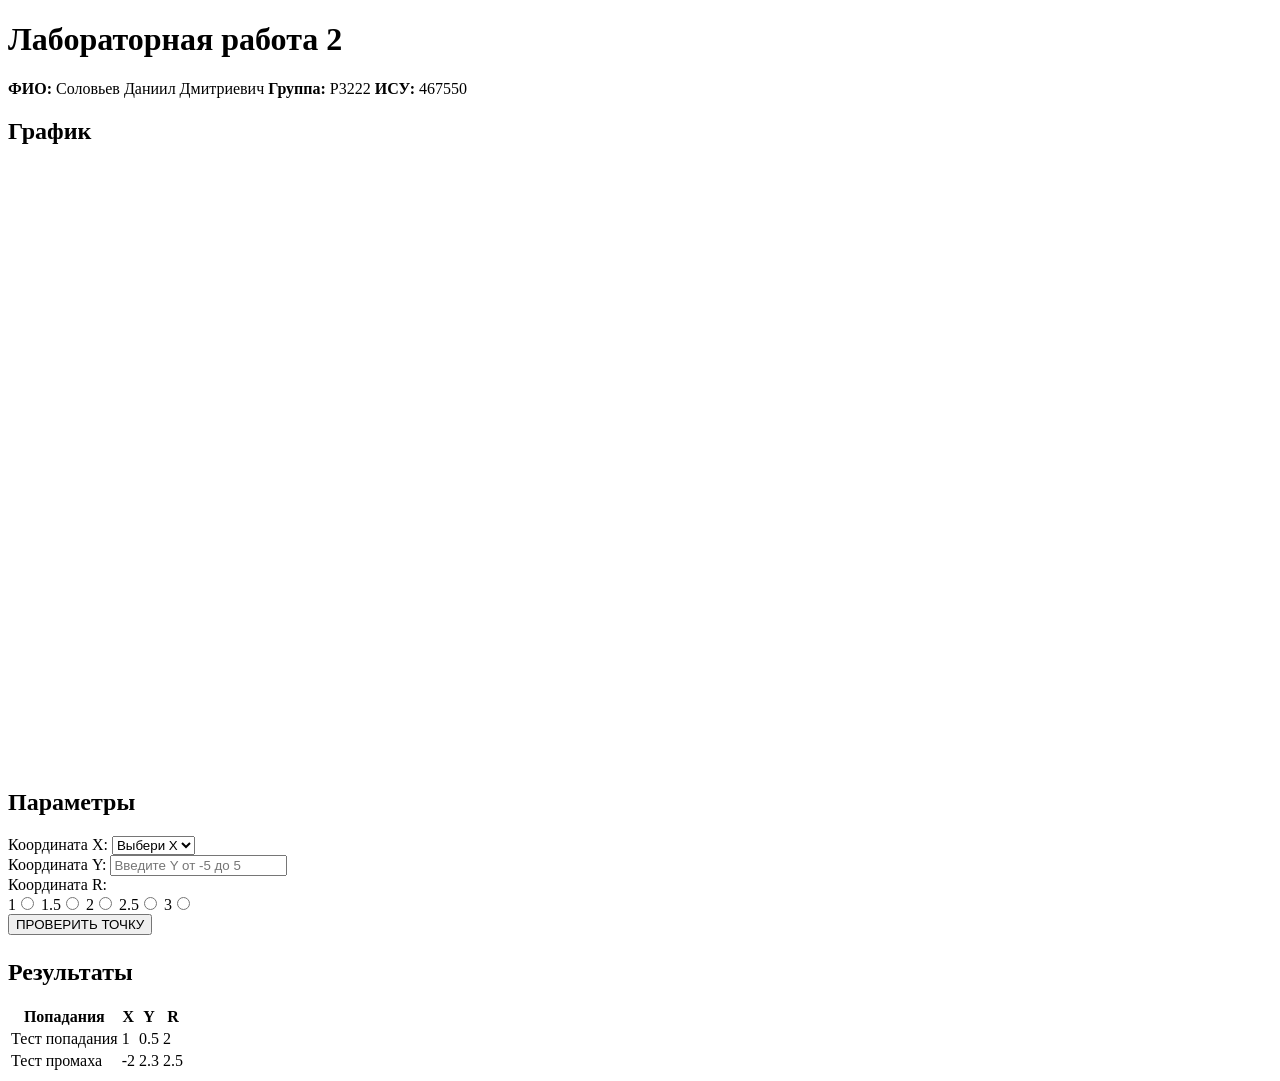
==== src/main/webapp/static/index.html @ 94f00b59 "Initial commit" ====
<!DOCTYPE html>
<html lang="ru">
<head>
    <meta charset="UTF-8" />
    <title>Лабораторная работа №2</title>
    <meta name="viewport" content="width=device-width, initial-scale=1" />
    <link rel="stylesheet" href="css/style.css">
    <script src="js/main.js" defer></script>
</head>
<body>
<div class="container">
    <!-- Header -->
    <header class="header">
        <h1 class="header__title">Лабораторная работа 2</h1>
        <p class="header__meta">
            <span><strong>ФИО:</strong> Соловьев Даниил Дмитриевич</span>
            <span><strong>Группа:</strong> Р3222</span>
            <span><strong>ИСУ:</strong> 467550</span>
        </p>
    </header>

    <!-- Main -->
    <main class="grid">
        <!-- Graph -->
        <section class="card">
            <h2 class="card__title">График</h2>
            <div>
            <canvas id="graph" width="600" height="600"></canvas>
            </div>
        </section>

        <!-- Parameters -->
        <section class="card">
            <h2 class="card__title">Параметры</h2>

            <form class="form" action="#" method="post">
                <!-- X -->
                <div class="field">
                    <label class="label">Координата X:</label>
                    <select id="x-select" class="x-row" name="x" aria-label="Выбор X" required>
                        <!-- дискретные X как в референсе: -2 … 3 -->
                        <option value="" selected disabled>Выбери X</option>
                        <option value="-2">-2</option>
                        <option value="-1.5">-1.5</option>
                        <option value="-1">-1</option>
                        <option value="-0.5">-0.5</option>
                        <option value="0">0</option>
                        <option value="0.5">0.5</option>
                        <option value="1">1</option>
                        <option value="1.5">1.5</option>
                        <option value="2">2</option>
                    </select>
                </div>

                <!-- Y -->
                <div class="field">
                    <label for="y" class="label">Координата Y:</label>
                    <input id="y" name="y" class="input" type="text" placeholder="Введите Y от -5 до 5" />
                </div>

                <!-- R -->
                <div class="field">
                    <label class="label">Координата R:</label>
                    <div class="row" role="group" aria-label="Выбор R">
                        <label class="chip">1<input type="radio" name="r" value="1"></label>
                        <label class="chip">1.5<input type="radio" name="r" value="1.5"></label>
                        <label class="chip">2<input type="radio" name="r" value="2"></label>
                        <label class="chip">2.5<input type="radio" name="r" value="2.5"></label>
                        <label class="chip">3<input type="radio" name="r" value="3"></label>
                    </div>
                </div>

                <!-- Action -->
                <div class="actions">
                    <button class="btn" type="submit">ПРОВЕРИТЬ ТОЧКУ</button>
                </div>
            </form>
        </section>
    </main>

    <!-- Results -->
    <section class="card" style="margin-top:24px">
        <h2 class="card__title">Результаты</h2>

        <div class="results">
            <table aria-label="История попаданий" >
                <thead>
                <tr>
                    <th style="text-align:center">Попадания</th>
                    <th style="text-align:center">X</th>
                    <th style="text-align:center">Y</th>
                    <th style="text-align:center">R</th>
                </tr>
                </thead>
                <tbody id="results-body">
                <!-- Примеры строк (удали при интеграции) -->
                <tr class="hit">
                    <td style>Тест попадания</td>
                    <td>1</td>
                    <td>0.5</td>
                    <td>2</td>
                </tr>
                <tr class="miss">
                    <td>Тест промаха</td>
                    <td>-2</td>
                    <td>2.3</td>
                    <td>2.5</td>
                </tr>
                </tbody>
            </table>
        </div>
    </section>
</div>
</body>
</html>
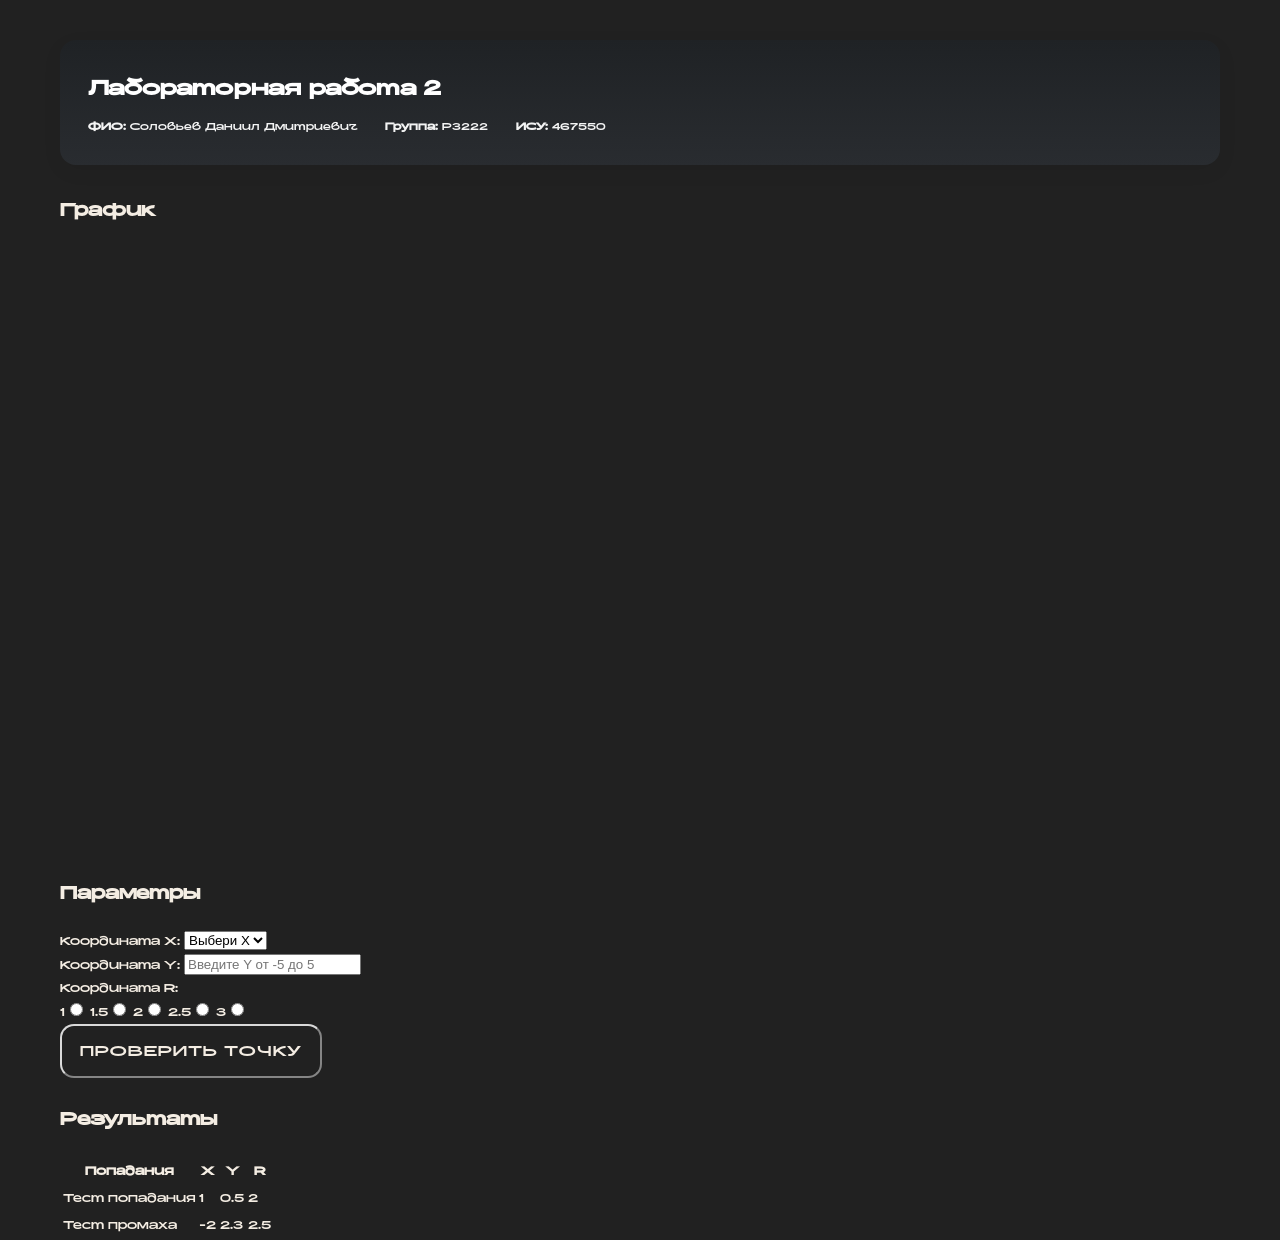
==== commit adbf95bd: "Working on WildFly. Finally" ====
--- a/src/main/webapp/static/index.html
+++ b/src/main/webapp/static/index.html
@@ -4,7 +4,7 @@
     <meta charset="UTF-8" />
     <title>Лабораторная работа №2</title>
     <meta name="viewport" content="width=device-width, initial-scale=1" />
-    <link rel="stylesheet" href="css/style.css">
+    <link rel="stylesheet" href="../resources/css/style.css">
     <script src="js/main.js" defer></script>
 </head>
 <body>
--- a/src/main/webapp/resources/css/style.css
+++ b/src/main/webapp/resources/css/style.css
@@ -0,0 +1,99 @@
+:root{
+    --bg:#212121;
+    --card: #ffffff;
+    --ink:#1f2937;
+    --muted:#6b7280;
+    --primary: #5e6167;
+    --primary-ink:#ffffff;
+    --ok:#22c55e20;
+    --err:#ef444420;
+    --ring:#e5e7eb;
+    --radius:16px;
+    --shadow:0 6px 20px rgba(0,0,0,.06);
+    --grid:8px;
+}
+
+@font-face {
+    font-family: 'Advaken Sans';
+    src: url('../fonts/Advaken Sans.otf') format('opentype');
+    font-weight: normal;
+    font-style: normal;
+}
+@font-face {
+    font-family: 'Random Grotesque';
+    src: url('../fonts/RG-SpaciousBook.ttf') format('opentype');
+    font-weight: normal;
+    font-style: normal;
+}
+
+*{box-sizing:border-box}
+html,body{height:100%}
+body{
+    margin:0;
+    font-family: Advaken Sans, serif;
+    color:#F4EDE3;
+    background:var(--bg);
+    line-height:1.45;
+}
+
+.container{
+    max-width:1200px;
+    margin:40px auto;
+    padding:0 20px;
+}
+
+/* Header */
+.header{
+    background:linear-gradient(180deg, #1f2225 0%, #292c30 100%);
+    color:#fff;
+    border-radius:var(--radius);
+    box-shadow:var(--shadow);
+    padding:28px 28px;
+    margin-bottom:28px;
+}
+.header__title{
+    margin:0 0 8px 0;
+    font-size:28px;
+    font-weight:700;
+    letter-spacing:0.2px;
+}
+.header__meta{
+    margin:0;
+    display:flex;
+    flex-wrap:wrap;
+    gap:18px 28px;
+    font-size:14px;
+    opacity:.95;
+}
+
+.clock{
+    background-color: black;
+    display: flex;
+    flex-wrap: wrap;
+
+    width: 100dvh;
+    height: 50dvh;
+}
+
+.btn{
+    border-color: #D9D9D9;
+    background:transparent;
+    color:#F4EDE3;
+    font-weight:400;
+    font-family: Advaken Sans, serif;
+    font-size: 20px;
+    letter-spacing:1px;
+    padding:14px 18px;
+    border-radius:14px;
+    cursor:pointer;
+    max-height: 60px;
+    transition:transform .02s ease, box-shadow .2s ease, background .2s ease;
+}
+.btn:hover{box-shadow:0 0 5px rgb(217, 217, 217)
+}
+.btn:active{transform:translateY(1px)}
+
+.footer-note{
+    margin-top:8px;
+    font-size:12px; color:var(--muted);
+}
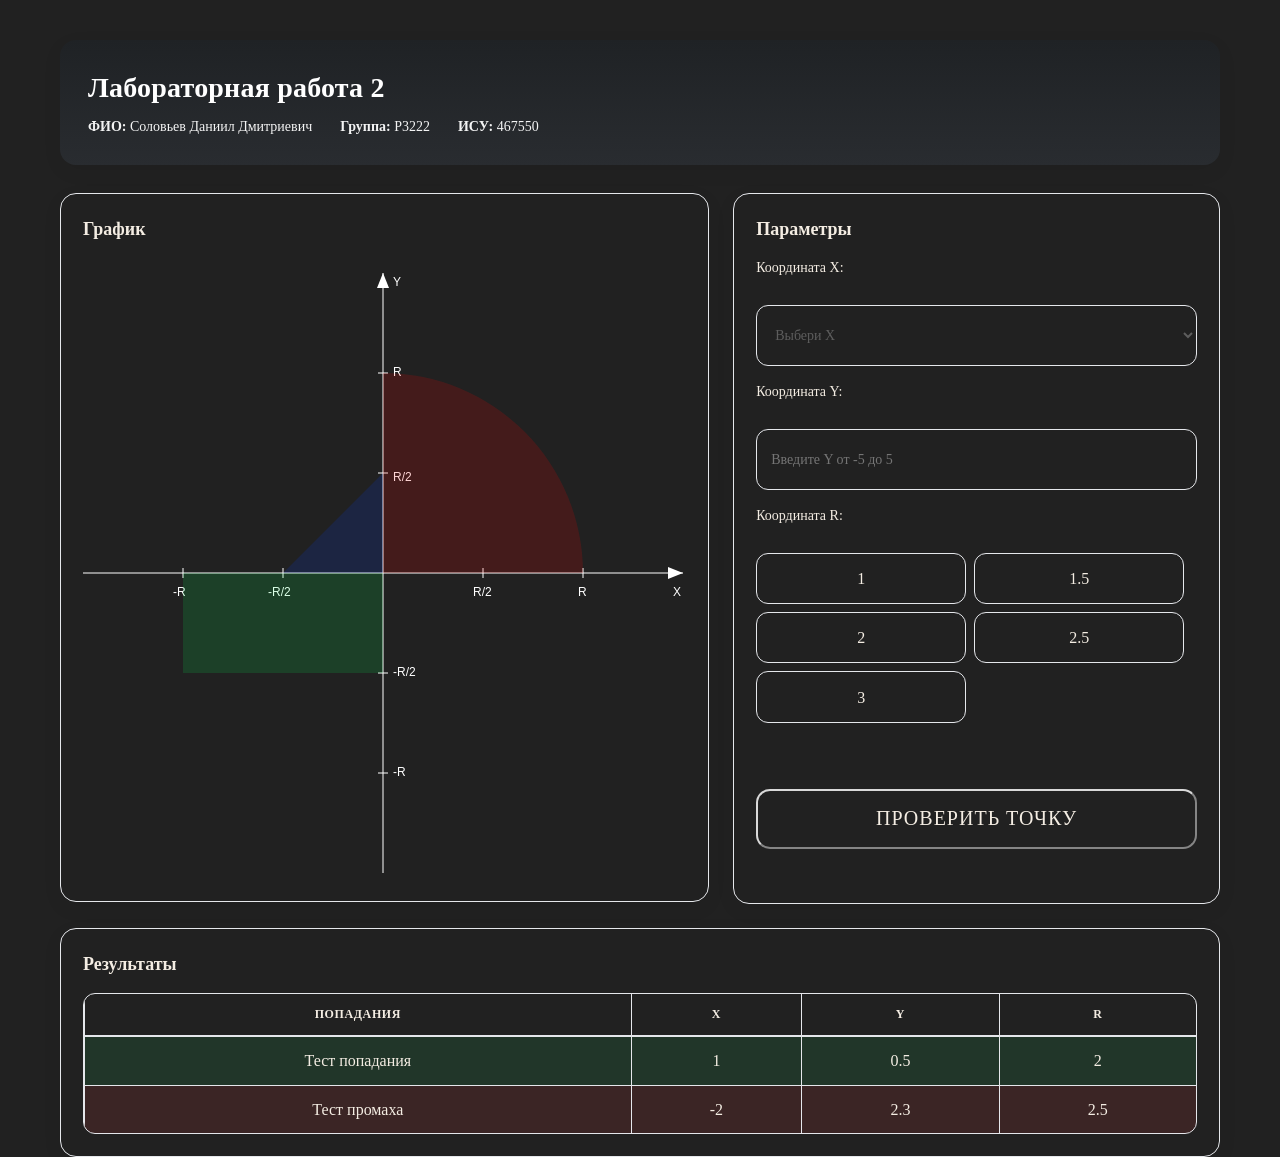
==== commit cd4c37bf: "Still bad" ====
--- a/src/main/webapp/static/index.html
+++ b/src/main/webapp/static/index.html
@@ -5,7 +5,7 @@
     <title>Лабораторная работа №2</title>
     <meta name="viewport" content="width=device-width, initial-scale=1" />
     <link rel="stylesheet" href="../resources/css/style.css">
-    <script src="js/main.js" defer></script>
+    <script src="../resources/js/main.js" defer></script>
 </head>
 <body>
 <div class="container">
--- a/src/main/webapp/resources/css/style.css
+++ b/src/main/webapp/resources/css/style.css
@@ -13,18 +13,18 @@
     --grid:8px;
 }
 
-@font-face {
-    font-family: 'Advaken Sans';
-    src: url('../fonts/Advaken Sans.otf') format('opentype');
-    font-weight: normal;
-    font-style: normal;
-}
-@font-face {
-    font-family: 'Random Grotesque';
-    src: url('../fonts/RG-SpaciousBook.ttf') format('opentype');
-    font-weight: normal;
-    font-style: normal;
-}
+/*@font-face {*/
+/*    font-family: 'Advaken Sans';*/
+/*    src: url('../fonts/AdvakenSans.otf') format('opentype');*/
+/*    font-weight: normal;*/
+/*    font-style: normal;*/
+/*}*/
+/*@font-face {*/
+/*    font-family: 'Random Grotesque';*/
+/*    src: url('../fonts/RG-SpaciousBook.ttf') format('opentype');*/
+/*    font-weight: normal;*/
+/*    font-style: normal;*/
+/*}*/
 
 *{box-sizing:border-box}
 html,body{height:100%}
@@ -66,15 +66,162 @@
     opacity:.95;
 }
 
-.clock{
-    background-color: black;
-    display: flex;
-    flex-wrap: wrap;
-
-    width: 100dvh;
-    height: 50dvh;
-}
-
+/* Main grid */
+.grid{
+    display:grid;
+    grid-template-columns:1.2fr .9fr;
+    gap:24px;
+    align-items:start;
+}
+@media (max-width: 960px){
+    .grid{grid-template-columns:1fr}
+}
+
+/* Card */
+.card{
+    background: transparent;
+    border-radius:var(--radius);
+    box-shadow:var(--shadow);
+    padding:22px;
+    border:1px solid var(--ring);
+}
+.card__title{
+    margin:0 0 16px 0;
+    font-size:18px;
+    font-weight:700;
+}
+.subtle{color:var(--muted); font-size:14px; margin-top:8px}
+
+/* Graph placeholder */
+/*.graph{*/
+/*    height:420px;*/
+/*    border:1px dashed #cbd5e1;*/
+/*    border-radius:12px;*/
+/*    display:grid;*/
+/*    place-items:center;*/
+/*    background:*/
+/*            linear-gradient(to right, #f3f4f6 1px, transparent 1px) 0 0/40px 40px,*/
+/*            linear-gradient(to bottom, #f3f4f6 1px, transparent 1px) 0 0/40px 40px,*/
+/*            #fff;*/
+/*    color:#94a3b8;*/
+/*    font-size:14px;*/
+/*}*/
+
+#graph{
+    background: transparent;
+    margin-top: 15px;
+    cursor: crosshair;
+}
+
+/* Form */
+.form{
+    display:grid;
+    gap:16px;
+    min-height: 623px;
+}
+.field{display:grid; gap:8px}
+.label{
+    font-size:14px;
+    font-family: Random Grotesque, serif;
+    font-weight:400
+}
+.hint{font-size:12px; color:var(--muted)}
+.row{
+    display:flex; flex-wrap:wrap; gap:8px;
+}
+
+.chip{
+    position:relative;
+    display:inline-flex; align-items:center; justify-content:center;
+    padding:10px 12px;
+    min-width:210px;
+    border-radius:12px;
+    border:1px solid var(--ring);
+    background: transparent;
+    cursor:pointer;
+    font-weight:normal;
+    user-select:none;
+    transition:transform .02s ease, box-shadow .2s ease, border-color .2s ease;
+}
+.chip input{position:absolute; inset:0; opacity:0; cursor:pointer}
+.chip:has(input:checked){
+    background:var(--primary);
+    color:var(--primary-ink);
+    border-color:var(--primary);
+}
+
+.x-row{
+    display:flex; flex-wrap:wrap; gap:8px;
+    background-color: transparent;
+    border: 1px solid var(--ring);
+    border-radius: 12px;
+    padding: 12px 14px;
+    font-size: 14px;
+    font-family: "Random Grotesque", serif;
+    font-weight: 400;
+    color: #5D5D5D;
+    outline: none;
+    transition:border-color .15s ease, box-shadow .15s ease;
+}
+
+.x-row option{
+    background-color: var(--ring) ;
+}
+
+.x-row button{
+    position:relative;
+    display:inline-flex; align-items:center; justify-content:center;
+    padding:12px 14px;
+    min-width:60px;
+    min-height:48px;
+    border-radius:12px;
+    border:1px solid var(--ring);
+    color:var(--primary-ink);
+    background: transparent;
+    cursor:pointer;
+    font-size:15px;
+    font-family: "Advaken Sans", serif;
+    font-weight:400;
+    user-select:none;
+    transition:transform .02s ease, box-shadow .2s ease, border-color .2s ease;
+}
+
+.x-row button:focus{
+    background:var(--primary);
+    color:var(--primary-ink);
+    border-color:var(--primary);
+}
+.x-row button.is-active{
+    background: var(--primary);
+    color: var(--primary-ink);
+    border-color: var(--primary);
+    /* по желанию: */
+    box-shadow: 0 0 0 3px #5e6167;
+}
+
+
+.input{
+    width:100%;
+    padding:12px 14px;
+    border:1px solid var(--ring);
+    color: #5D5D5D;
+    border-radius:12px;
+    font-size:14px;
+    font-family: "Random Grotesque", serif;
+    font-weight: 400;
+    background:transparent;
+    outline:none;
+    transition:border-color .15s ease, box-shadow .15s ease;
+}
+.input:focus{border-color:var(--primary); box-shadow:0 0 0 3px #5e6167
+}
+
+.actions{
+    margin-top:50px;
+    display:grid;
+    gap:12px;
+    flex-wrap:wrap;
+}
 .btn{
     border-color: #D9D9D9;
     background:transparent;
@@ -93,6 +240,56 @@
 }
 .btn:active{transform:translateY(1px)}
 
+/* Results */
+.results{
+    display:grid; gap:16px;
+}
+.kpis{
+    display:grid; grid-template-columns:1fr 1fr; gap:12px;
+}
+@media (max-width:600px){ .kpis{grid-template-columns:1fr} }
+.kpi{
+    background:transparent;
+    border:1px solid var(--ring);
+    font-family: Random Grotesque, serif;
+    border-radius:12px;
+    padding:14px;
+    margin-bottom: 20px;
+}
+.kpi b{display:block; font-size:12px; color:var(--muted); margin-bottom:6px}
+.kpi span{font-size:18px; font-weight:800}
+
+table{
+    width:100%;
+    border-collapse:separate;
+    border-spacing:0;
+    overflow:hidden;
+    border-radius:12px;
+    border:1px solid var(--ring);
+    background:transparent;
+    font-family: "Random Grotesque", serif;
+}
+thead th{
+    text-align:left;
+    padding:12px 14px;
+    font-size:12px;
+    text-transform:uppercase;
+    letter-spacing:.6px;
+    color:#F4EDE3;
+    background: transparent;;
+    border-bottom:1px solid var(--ring);
+    border-left: 1px solid var(--ring);
+    font-family: "Advaken Sans", serif;
+}
+tbody td{
+    padding:12px 14px;
+    border-top:1px solid var(--ring);
+    text-align:center;
+    border-left: 1px solid var(--ring);
+}
+tr.hit{background:var(--ok)}
+tr.miss{background:var(--err)}
+
 .footer-note{
     margin-top:8px;
     font-size:12px; color:var(--muted);
